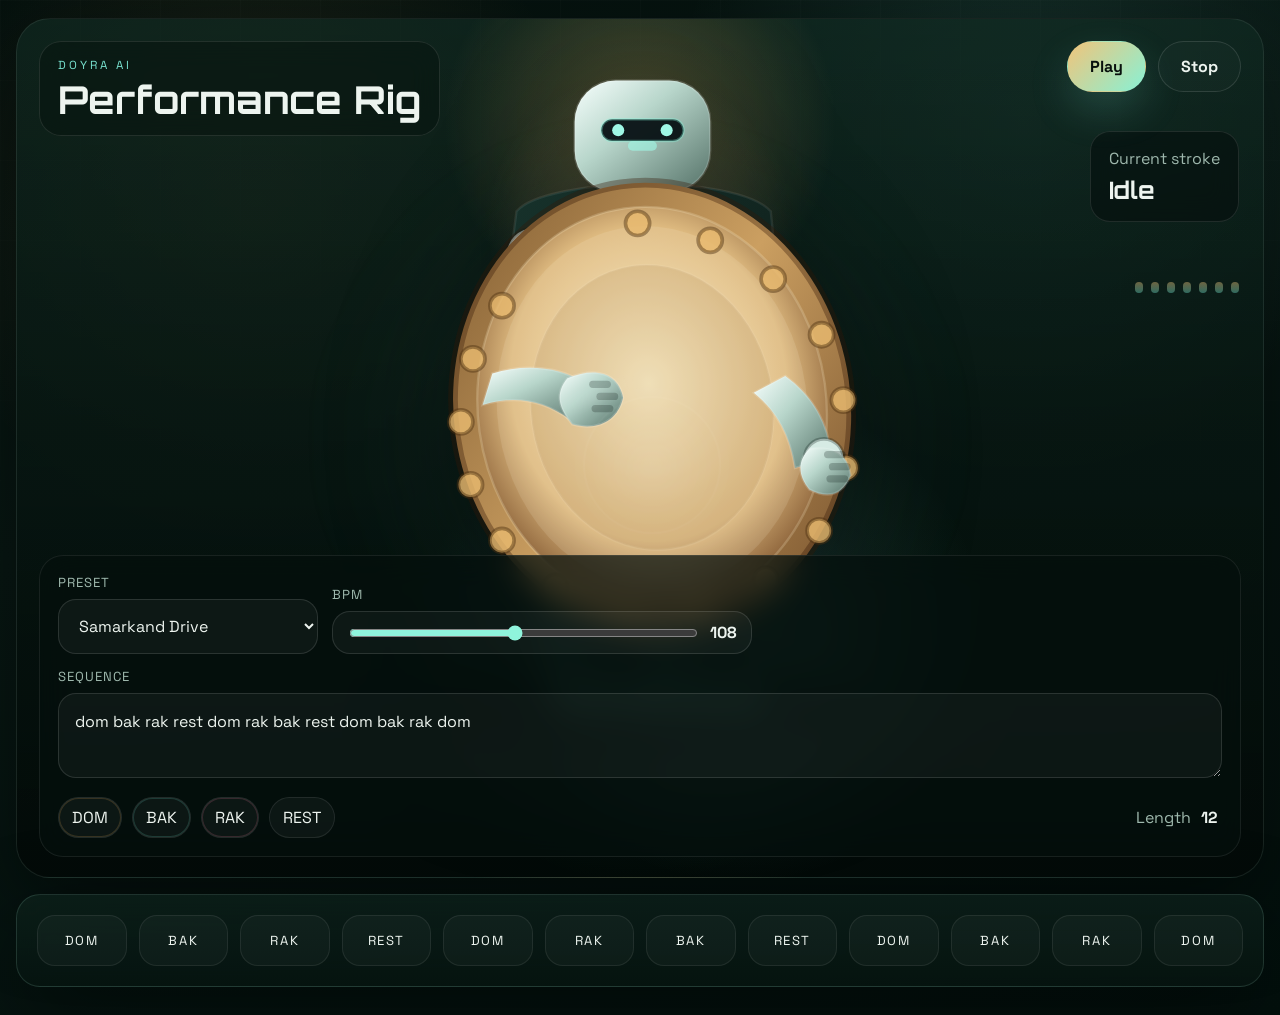
==== frontend/index.html @ 000f013d "building the front side" ====
<!DOCTYPE html>
<html lang="en">
<head>
    <meta charset="UTF-8">
    <meta name="viewport" content="width=device-width, initial-scale=1.0">
    <title>Doyra AI Performance Stage</title>
    <link rel="preconnect" href="https://fonts.googleapis.com">
    <link rel="preconnect" href="https://fonts.gstatic.com" crossorigin>
    <link href="https://fonts.googleapis.com/css2?family=Orbitron:wght@500;700;800&family=Space+Grotesk:wght@400;500;700&display=swap" rel="stylesheet">
    <link rel="stylesheet" href="./styles.css">
</head>
<body>
    <div class="page-shell">
        <header class="hero">
            <div id="stage" class="stage" aria-live="polite">
                <div class="stage-backdrop"></div>
                <div class="stage-aura"></div>
                <div class="stage-topbar">
                    <div class="stage-brand">
                        <p class="eyebrow">Doyra AI</p>
                        <h1>Performance Rig</h1>
                    </div>
                    <div class="stage-actions">
                        <button id="playButton" class="primary-button" type="button">Play</button>
                        <button id="stopButton" class="ghost-button" type="button">Stop</button>
                    </div>
                </div>
                <div class="robot-wrap">
                    <!-- Code-built robot performer with a doyra held in front of the upper body. -->
                    <svg
                        id="robotRig"
                        class="robot-svg"
                        viewBox="0 0 760 760"
                        role="img"
                        aria-label="Robot performer holding a doyra in front of the chest and stomach"
                    >
                        <defs>
                            <linearGradient id="metalShell" x1="0%" y1="0%" x2="100%" y2="100%">
                                <stop offset="0%" stop-color="#f7fffd"></stop>
                                <stop offset="40%" stop-color="#b8d6cb"></stop>
                                <stop offset="100%" stop-color="#547167"></stop>
                            </linearGradient>
                            <linearGradient id="metalDark" x1="0%" y1="0%" x2="100%" y2="100%">
                                <stop offset="0%" stop-color="#17332c"></stop>
                                <stop offset="100%" stop-color="#0b1714"></stop>
                            </linearGradient>
                            <linearGradient id="metalEdge" x1="0%" y1="0%" x2="100%" y2="0%">
                                <stop offset="0%" stop-color="#8ef0d8"></stop>
                                <stop offset="100%" stop-color="#f0c27b"></stop>
                            </linearGradient>
                            <radialGradient id="doyraSkin" cx="50%" cy="44%" r="58%">
                                <stop offset="0%" stop-color="#fff1c9"></stop>
                                <stop offset="68%" stop-color="#ddb97f"></stop>
                                <stop offset="100%" stop-color="#845a33"></stop>
                            </radialGradient>
                            <linearGradient id="doyraRim" x1="0%" y1="0%" x2="100%" y2="100%">
                                <stop offset="0%" stop-color="#7f5b31"></stop>
                                <stop offset="50%" stop-color="#cb9f61"></stop>
                                <stop offset="100%" stop-color="#6f4b28"></stop>
                            </linearGradient>
                        </defs>

                        <ellipse class="stage-floor" cx="382" cy="644" rx="186" ry="34"></ellipse>

                        <g id="robotFigure" class="robot-figure">
                            <g class="back-leg">
                                <rect x="300" y="510" width="72" height="132" rx="30" class="metal-dark"></rect>
                                <rect x="312" y="624" width="90" height="24" rx="12" class="metal-panel"></rect>
                            </g>
                            <g class="front-leg">
                                <rect x="388" y="506" width="78" height="138" rx="32" class="metal-dark"></rect>
                                <rect x="380" y="624" width="102" height="26" rx="13" class="metal-panel"></rect>
                            </g>

                            <g id="torsoCore" class="torso-core">
                                <path
                                    d="M278 234 C302 206, 458 202, 488 234 L510 448 C512 482, 482 508, 448 510 L312 510 C278 508, 248 482, 250 448 Z"
                                    class="metal-dark"
                                ></path>
                                <rect x="304" y="240" width="156" height="116" rx="42" class="metal-shell"></rect>
                                <rect x="320" y="366" width="124" height="112" rx="34" class="metal-panel"></rect>
                                <circle cx="342" cy="288" r="16" class="energy-core"></circle>
                                <circle cx="420" cy="288" r="16" class="energy-core"></circle>
                                <rect x="350" y="432" width="62" height="18" rx="9" class="accent-strip"></rect>
                            </g>

                            <g id="headUnit" class="head-unit">
                                <rect x="326" y="126" width="112" height="92" rx="34" class="metal-shell"></rect>
                                <rect x="350" y="214" width="64" height="22" rx="10" class="metal-panel"></rect>
                                <rect x="348" y="158" width="68" height="18" rx="9" class="visor"></rect>
                                <circle cx="362" cy="167" r="5" class="visor-glow"></circle>
                                <circle cx="402" cy="167" r="5" class="visor-glow"></circle>
                                <rect x="370" y="176" width="24" height="8" rx="4" class="visor-glow soft"></rect>
                            </g>

                            <g id="neckUnit">
                                <rect x="360" y="214" width="44" height="34" rx="14" class="metal-panel"></rect>
                            </g>

                            <g id="strikingUpperArm" class="arm-part striking-upper-arm">
                                <path d="M292 270 C274 286, 258 324, 254 356 L286 370 C294 338, 304 304, 324 282 Z" class="metal-shell"></path>
                                <circle cx="292" cy="270" r="22" class="joint-shell"></circle>
                                <circle cx="266" cy="356" r="18" class="joint-shell"></circle>
                            </g>

                            <g id="supportUpperArm" class="arm-part support-upper-arm">
                                <path d="M468 276 C494 292, 518 324, 522 358 L490 370 C482 340, 470 308, 448 286 Z" class="metal-shell"></path>
                                <circle cx="468" cy="276" r="22" class="joint-shell"></circle>
                                <circle cx="510" cy="360" r="18" class="joint-shell"></circle>
                            </g>

                            <g id="doyraGroup" class="doyra-group">
                                <ellipse cx="390" cy="396" rx="164" ry="186" transform="rotate(-8 390 396)" class="doyra-rim"></ellipse>
                                <ellipse cx="390" cy="396" rx="144" ry="166" transform="rotate(-8 390 396)" class="doyra-skin"></ellipse>
                                <ellipse cx="390" cy="396" rx="128" ry="150" transform="rotate(-8 390 396)" class="doyra-shine"></ellipse>
                                <ellipse cx="390" cy="396" rx="100" ry="118" transform="rotate(-8 390 396)" class="doyra-center"></ellipse>
                                <g class="doyra-jingles">
                                    <circle cx="266" cy="312" r="10"></circle>
                                    <circle cx="242" cy="356" r="10"></circle>
                                    <circle cx="232" cy="408" r="10"></circle>
                                    <circle cx="240" cy="460" r="10"></circle>
                                    <circle cx="266" cy="506" r="10"></circle>
                                    <circle cx="310" cy="544" r="10"></circle>
                                    <circle cx="368" cy="566" r="10"></circle>
                                    <circle cx="428" cy="562" r="10"></circle>
                                    <circle cx="484" cy="538" r="10"></circle>
                                    <circle cx="528" cy="498" r="10"></circle>
                                    <circle cx="550" cy="446" r="10"></circle>
                                    <circle cx="548" cy="390" r="10"></circle>
                                    <circle cx="530" cy="336" r="10"></circle>
                                    <circle cx="490" cy="290" r="10"></circle>
                                    <circle cx="438" cy="258" r="10"></circle>
                                    <circle cx="378" cy="244" r="10"></circle>
                                </g>
                            </g>

                            <g id="supportForearm" class="arm-part support-forearm">
                                <path d="M500 370 C522 386, 536 408, 538 438 L508 446 C504 420, 494 400, 474 384 Z" class="metal-shell"></path>
                                <circle cx="532" cy="438" r="16" class="joint-shell"></circle>
                            </g>
                            <g id="supportHand" class="arm-part support-hand">
                                <path d="M520 430 C542 428, 552 436, 554 452 C548 468, 536 472, 520 464 C510 452, 510 440, 520 430 Z" class="metal-shell"></path>
                                <rect x="532" y="432" width="18" height="6" rx="3" class="finger-line"></rect>
                                <rect x="536" y="442" width="18" height="6" rx="3" class="finger-line"></rect>
                                <rect x="534" y="452" width="18" height="6" rx="3" class="finger-line"></rect>
                            </g>

                            <g id="strikingForearm" class="arm-part striking-forearm">
                                <path d="M258 368 C284 360, 314 362, 334 376 L322 406 C300 390, 276 386, 250 394 Z" class="metal-shell"></path>
                                <circle cx="332" cy="388" r="16" class="joint-shell"></circle>
                            </g>
                            <g id="strikingHand" class="arm-part striking-hand">
                                <path d="M320 372 C344 362, 362 368, 366 388 C362 406, 346 416, 324 410 C312 396, 310 384, 320 372 Z" class="metal-shell"></path>
                                <rect x="338" y="374" width="18" height="6" rx="3" class="finger-line"></rect>
                                <rect x="344" y="384" width="18" height="6" rx="3" class="finger-line"></rect>
                                <rect x="340" y="394" width="18" height="6" rx="3" class="finger-line"></rect>
                            </g>
                        </g>
                    </svg>
                    <div id="drumPulse" class="drum-pulse"></div>
                    <div id="handTrail" class="hand-trail"></div>
                </div>
                <div class="stage-readout">
                    <span class="status-label">Current stroke</span>
                    <strong id="currentStroke">Idle</strong>
                </div>
                <div class="equalizer" aria-hidden="true">
                    <span></span>
                    <span></span>
                    <span></span>
                    <span></span>
                    <span></span>
                    <span></span>
                    <span></span>
                </div>
                <div class="stage-dock">
                    <div class="dock-main">
                        <label class="field compact-field">
                            <span>Preset</span>
                            <select id="presetSelect">
                                <option value="samarkand-drive">Samarkand Drive</option>
                                <option value="ceremonial-loop">Ceremonial Loop</option>
                                <option value="night-caravan">Night Caravan</option>
                                <option value="machine-zarb">Machine Zarb</option>
                            </select>
                        </label>

                        <label class="field compact-field">
                            <span>BPM</span>
                            <div class="range-row">
                                <input id="bpmSlider" type="range" min="70" max="150" value="108">
                                <strong id="bpmValue">108</strong>
                            </div>
                        </label>
                    </div>

                    <label class="field dock-sequence">
                        <span>Sequence</span>
                        <textarea id="sequenceInput" rows="2" spellcheck="false">dom bak rak rest dom rak bak rest dom bak rak dom</textarea>
                    </label>

                    <div class="dock-footer">
                        <div class="stroke-legend">
                            <button class="stroke-pill" data-token="dom" type="button">DOM</button>
                            <button class="stroke-pill" data-token="bak" type="button">BAK</button>
                            <button class="stroke-pill" data-token="rak" type="button">RAK</button>
                            <button class="stroke-pill" data-token="rest" type="button">REST</button>
                        </div>
                        <div class="metric-inline">
                            <span>Length</span>
                            <strong id="sequenceLength">0</strong>
                        </div>
                    </div>
                </div>
            </div>
        </header>

        <main class="layout">
            <section class="panel sequence-panel">
                <div id="sequenceGrid" class="sequence-grid"></div>
            </section>
        </main>
    </div>

    <script src="./app.js"></script>
</body>
</html>
---- frontend/styles.css ----
:root {
    --bg: #071310;
    --bg-soft: #10211c;
    --surface: rgba(9, 28, 23, 0.72);
    --surface-strong: rgba(8, 23, 19, 0.92);
    --line: rgba(160, 214, 197, 0.16);
    --text: #edf4ef;
    --muted: #9eb8ad;
    --accent: #eab761;
    --accent-cool: #79e3d0;
    --dom: #f3b15a;
    --bak: #6ae1ce;
    --rak: #f27c9b;
    --rest: #7e9188;
    --shadow: 0 30px 90px rgba(0, 0, 0, 0.45);
    --pulse-color: rgba(243, 177, 90, 0.78);
}

* {
    box-sizing: border-box;
}

html,
body {
    min-height: 100%;
}

body {
    margin: 0;
    font-family: "Space Grotesk", sans-serif;
    color: var(--text);
    background:
        radial-gradient(circle at 20% 20%, rgba(234, 183, 97, 0.12), transparent 26%),
        radial-gradient(circle at 80% 12%, rgba(121, 227, 208, 0.14), transparent 26%),
        linear-gradient(160deg, #04100d 0%, #081713 38%, #03100d 100%);
    overflow-x: hidden;
}

body::before {
    content: "";
    position: fixed;
    inset: 0;
    background-image:
        linear-gradient(rgba(255, 255, 255, 0.03) 1px, transparent 1px),
        linear-gradient(90deg, rgba(255, 255, 255, 0.03) 1px, transparent 1px);
    background-size: 80px 80px;
    mask-image: linear-gradient(to bottom, rgba(0, 0, 0, 0.48), transparent 85%);
    pointer-events: none;
}

.page-shell {
    width: min(1460px, calc(100% - 32px));
    margin: 0 auto;
    padding: 18px 0 28px;
}

.hero {
    display: block;
}

.panel {
    border: 1px solid var(--line);
    border-radius: 24px;
    background: linear-gradient(180deg, rgba(13, 33, 27, 0.78), rgba(6, 20, 16, 0.88));
    box-shadow: var(--shadow);
    backdrop-filter: blur(16px);
}

.eyebrow {
    margin: 0 0 12px;
    text-transform: uppercase;
    letter-spacing: 0.26em;
    font-size: 0.73rem;
    color: var(--accent-cool);
}

h1,
h2 {
    margin: 0;
    font-family: "Orbitron", sans-serif;
    line-height: 1.02;
}

h1 {
    font-size: clamp(3rem, 5.6vw, 5.2rem);
    max-width: 10ch;
}

h2 {
    font-size: clamp(1.35rem, 2vw, 1.8rem);
}

.field span,
.metric-inline span,
.status-label {
    color: var(--muted);
}

button,
select,
textarea,
input {
    font: inherit;
}

.primary-button,
.ghost-button,
.stroke-pill {
    border-radius: 999px;
    border: 1px solid transparent;
    cursor: pointer;
    transition: transform 180ms ease, border-color 180ms ease, background 180ms ease, box-shadow 180ms ease;
}

.primary-button,
.ghost-button {
    padding: 14px 22px;
    font-weight: 700;
}

.primary-button {
    color: #08100d;
    background: linear-gradient(135deg, #f1c47a, #88f1d5);
    box-shadow: 0 18px 40px rgba(121, 227, 208, 0.18);
}

.ghost-button {
    color: var(--text);
    background: rgba(255, 255, 255, 0.02);
    border-color: rgba(255, 255, 255, 0.12);
}

.primary-button:hover,
.ghost-button:hover,
.stroke-pill:hover,
select:hover,
textarea:hover,
input[type="range"]:hover {
    transform: translateY(-1px);
}

.stage {
    position: relative;
    min-height: 860px;
    border: 1px solid rgba(255, 255, 255, 0.08);
    border-radius: 34px;
    overflow: hidden;
    background:
        radial-gradient(circle at 50% 12%, rgba(234, 183, 97, 0.3), transparent 20%),
        radial-gradient(circle at 50% 74%, rgba(121, 227, 208, 0.12), transparent 26%),
        linear-gradient(180deg, rgba(16, 41, 33, 0.7), rgba(4, 17, 13, 0.96));
    box-shadow: var(--shadow);
}

.stage-backdrop,
.stage-aura,
.robot-wrap,
.stage-topbar,
.stage-readout,
.stage-dock,
.equalizer {
    position: absolute;
}

.stage-backdrop {
    inset: 0;
    background:
        radial-gradient(circle at 50% 24%, rgba(255, 223, 171, 0.18), transparent 17%),
        radial-gradient(circle at 58% 72%, rgba(121, 227, 208, 0.15), transparent 26%),
        linear-gradient(180deg, transparent 0%, rgba(0, 0, 0, 0.36) 100%);
}

.stage-aura {
    inset: 16% 18% 18%;
    border-radius: 50%;
    background: radial-gradient(circle, rgba(121, 227, 208, 0.12), transparent 60%);
    filter: blur(48px);
    animation: aura-breathe 6s ease-in-out infinite;
}

.stage-topbar {
    top: 22px;
    left: 22px;
    right: 22px;
    z-index: 3;
    display: flex;
    align-items: flex-start;
    justify-content: space-between;
    gap: 16px;
}

.stage-brand {
    padding: 16px 18px;
    border: 1px solid rgba(255, 255, 255, 0.1);
    border-radius: 22px;
    background: rgba(5, 16, 13, 0.44);
    backdrop-filter: blur(14px);
}

.stage-brand .eyebrow {
    margin-bottom: 8px;
}

.stage-brand h1 {
    font-size: clamp(1.6rem, 3vw, 2.5rem);
    max-width: none;
}

.stage-actions {
    display: flex;
    gap: 12px;
}

.robot-wrap {
    inset: 0;
    display: flex;
    align-items: center;
    justify-content: center;
    padding: 90px 32px 210px;
    animation: robot-float 6.4s ease-in-out infinite;
}

.robot-svg {
    width: min(100%, 920px);
    height: auto;
    filter: drop-shadow(0 28px 60px rgba(0, 0, 0, 0.48));
    transition: transform 120ms ease, filter 180ms ease;
    user-select: none;
    -webkit-user-drag: none;
}

.robot-figure,
.arm-part,
.head-unit,
.torso-core,
.doyra-group {
    transform-box: fill-box;
    transition: transform 140ms ease, filter 180ms ease, opacity 180ms ease;
}

.robot-figure {
    transform-origin: 50% 55%;
}

.head-unit {
    transform-origin: 382px 176px;
}

.torso-core {
    transform-origin: 380px 370px;
}

.striking-upper-arm {
    transform-origin: 292px 270px;
}

.striking-forearm {
    transform-origin: 266px 356px;
}

.striking-hand {
    transform-origin: 338px 388px;
}

.support-upper-arm {
    transform-origin: 468px 276px;
}

.support-forearm {
    transform-origin: 510px 360px;
}

.support-hand {
    transform-origin: 532px 446px;
}

.doyra-group {
    transform-origin: 390px 396px;
}

.stage-floor {
    fill: rgba(0, 0, 0, 0.28);
    filter: blur(10px);
}

.metal-shell {
    fill: url(#metalShell);
    stroke: rgba(255, 255, 255, 0.16);
    stroke-width: 2;
}

.metal-dark {
    fill: url(#metalDark);
    stroke: rgba(255, 255, 255, 0.08);
    stroke-width: 2;
}

.metal-panel {
    fill: rgba(23, 48, 41, 0.96);
    stroke: rgba(150, 224, 203, 0.16);
    stroke-width: 2;
}

.joint-shell {
    fill: #d6ebe4;
    stroke: rgba(13, 25, 22, 0.28);
    stroke-width: 3;
}

.visor {
    fill: rgba(10, 19, 22, 0.96);
    stroke: rgba(129, 246, 219, 0.34);
    stroke-width: 2;
}

.visor-glow {
    fill: #9ff7e5;
}

.visor-glow.soft {
    opacity: 0.64;
}

.energy-core {
    fill: #8cf2db;
    filter: drop-shadow(0 0 18px rgba(140, 242, 219, 0.55));
}

.accent-strip {
    fill: url(#metalEdge);
}

.doyra-rim {
    fill: url(#doyraRim);
    stroke: rgba(53, 25, 6, 0.35);
    stroke-width: 8;
}

.doyra-skin {
    fill: url(#doyraSkin);
    stroke: rgba(255, 243, 210, 0.2);
    stroke-width: 2;
}

.doyra-shine {
    fill: rgba(255, 246, 223, 0.12);
}

.doyra-center {
    fill: rgba(126, 84, 34, 0.12);
    stroke: rgba(255, 255, 255, 0.06);
    stroke-width: 2;
}

.doyra-jingles circle {
    fill: rgba(232, 185, 111, 0.82);
    stroke: rgba(78, 51, 18, 0.46);
    stroke-width: 3;
}

.finger-line {
    fill: rgba(12, 26, 22, 0.24);
}

.drum-pulse {
    position: absolute;
    width: 150px;
    aspect-ratio: 1;
    left: 51%;
    top: 52%;
    border-radius: 50%;
    border: 2px solid rgba(255, 255, 255, 0.2);
    background:
        radial-gradient(circle, rgba(255, 255, 255, 0.2), transparent 45%),
        radial-gradient(circle, var(--pulse-color), transparent 68%);
    opacity: 0.18;
    mix-blend-mode: screen;
    box-shadow:
        0 0 0 0 rgba(255, 255, 255, 0.14),
        0 0 48px rgba(255, 255, 255, 0.08);
    transform: translate(-50%, -50%) scale(0.92);
}

.hand-trail {
    position: absolute;
    width: 140px;
    height: 16px;
    left: 40.5%;
    top: 43%;
    border-radius: 999px;
    background: linear-gradient(90deg, transparent, rgba(255, 255, 255, 0.7), transparent);
    opacity: 0;
    filter: blur(4px);
    transform: rotate(-22deg) scaleX(0.72);
}

.stage-readout {
    top: 112px;
    right: 24px;
    padding: 16px 18px;
    border: 1px solid rgba(255, 255, 255, 0.1);
    border-radius: 20px;
    background: rgba(5, 16, 13, 0.62);
    backdrop-filter: blur(14px);
}

.stage-readout strong {
    display: block;
    margin-top: 6px;
    font-size: 1.5rem;
    font-family: "Orbitron", sans-serif;
}

.equalizer {
    right: 24px;
    top: 220px;
    display: flex;
    align-items: end;
    gap: 8px;
    height: 54px;
}

.equalizer span {
    width: 8px;
    border-radius: 999px;
    background: linear-gradient(180deg, rgba(241, 196, 122, 0.95), rgba(106, 225, 206, 0.9));
    height: 20%;
    opacity: 0.45;
    transform-origin: bottom;
}

.layout {
    display: block;
    margin-top: 16px;
}

.panel {
    padding: 20px;
}

.field {
    display: block;
}

.field span {
    display: block;
    margin-bottom: 10px;
    font-size: 0.82rem;
    letter-spacing: 0.08em;
    text-transform: uppercase;
}

select,
textarea {
    width: 100%;
    color: var(--text);
    border: 1px solid rgba(255, 255, 255, 0.12);
    border-radius: 18px;
    background: rgba(255, 255, 255, 0.04);
    padding: 15px 16px;
    outline: none;
}

textarea {
    min-height: 72px;
    resize: vertical;
    line-height: 1.65;
}

.range-row {
    display: grid;
    grid-template-columns: 1fr auto;
    gap: 14px;
    align-items: center;
    padding: 10px 14px;
    border: 1px solid rgba(255, 255, 255, 0.12);
    border-radius: 18px;
    background: rgba(255, 255, 255, 0.04);
}

input[type="range"] {
    width: 100%;
    accent-color: #8ff4dc;
}

.stage-dock {
    left: 22px;
    right: 22px;
    bottom: 20px;
    z-index: 3;
    padding: 18px;
    border: 1px solid rgba(255, 255, 255, 0.08);
    border-radius: 24px;
    background: rgba(5, 16, 13, 0.72);
    backdrop-filter: blur(16px);
}

.dock-main {
    display: grid;
    grid-template-columns: 260px minmax(280px, 420px);
    gap: 14px;
    align-items: end;
}

.compact-field span,
.dock-sequence span {
    margin-bottom: 8px;
}

.dock-sequence {
    margin-top: 14px;
}

.dock-footer {
    display: flex;
    align-items: center;
    justify-content: space-between;
    gap: 12px;
    margin-top: 14px;
}

.stroke-legend {
    display: flex;
    flex-wrap: wrap;
    gap: 10px;
}

.stroke-pill {
    padding: 9px 13px;
    color: var(--text);
    background: rgba(255, 255, 255, 0.04);
    border-color: rgba(255, 255, 255, 0.09);
}

.stroke-pill[data-token="dom"] {
    box-shadow: inset 0 0 0 1px rgba(243, 177, 90, 0.18);
}

.stroke-pill[data-token="bak"] {
    box-shadow: inset 0 0 0 1px rgba(106, 225, 206, 0.18);
}

.stroke-pill[data-token="rak"] {
    box-shadow: inset 0 0 0 1px rgba(242, 124, 155, 0.18);
}

.sequence-grid {
    display: grid;
    grid-template-columns: repeat(auto-fit, minmax(88px, 1fr));
    gap: 12px;
}

.sequence-step {
    padding: 16px 12px;
    border-radius: 18px;
    border: 1px solid rgba(255, 255, 255, 0.08);
    background: rgba(255, 255, 255, 0.03);
    text-align: center;
    text-transform: uppercase;
    letter-spacing: 0.12em;
    font-size: 0.82rem;
    transition: transform 180ms ease, border-color 180ms ease, background 180ms ease, box-shadow 180ms ease;
}

.sequence-step.is-active {
    transform: translateY(-3px) scale(1.02);
    border-color: rgba(255, 255, 255, 0.24);
    box-shadow: 0 18px 32px rgba(0, 0, 0, 0.24);
}

.sequence-step.stroke-dom.is-active {
    background: rgba(243, 177, 90, 0.16);
}

.sequence-step.stroke-bak.is-active {
    background: rgba(106, 225, 206, 0.16);
}

.sequence-step.stroke-rak.is-active {
    background: rgba(242, 124, 155, 0.16);
}

.sequence-step.stroke-rest.is-active {
    background: rgba(126, 145, 136, 0.16);
}

.metric-inline {
    display: flex;
    align-items: baseline;
    gap: 10px;
    padding: 0 4px;
    white-space: nowrap;
}

.stage.is-playing .equalizer span {
    animation: equalize 900ms ease-in-out infinite;
}

.stage.is-playing .robot-svg {
    filter: drop-shadow(0 30px 70px rgba(0, 0, 0, 0.54)) saturate(1.06);
}

.stage.is-playing .torso-core {
    animation: torso-breathe 1600ms ease-in-out infinite;
}

.stage.is-playing .head-unit {
    animation: head-listen 1200ms ease-in-out infinite;
}

.stage.is-hit .drum-pulse {
    opacity: 0.88;
    animation: strike 440ms ease-out;
}

.stage.is-hit .hand-trail {
    opacity: 0.88;
    animation: trail 260ms ease-out;
}

.stage.is-hit .robot-figure {
    transform: translateY(4px) rotate(0.7deg) scale(1.01);
}

.stage.is-hit .doyra-group {
    filter: drop-shadow(0 0 22px rgba(255, 223, 171, 0.12));
}

.stage[data-stroke="dom"] .drum-pulse {
    --pulse-color: rgba(243, 177, 90, 0.82);
}

.stage[data-stroke="bak"] .drum-pulse {
    --pulse-color: rgba(106, 225, 206, 0.82);
}

.stage[data-stroke="rak"] .drum-pulse {
    --pulse-color: rgba(242, 124, 155, 0.82);
}

.stage[data-stroke="rest"] .drum-pulse {
    --pulse-color: rgba(126, 145, 136, 0.52);
}

.stage[data-stroke="rest"] .hand-trail {
    opacity: 0.12;
}

.stage[data-stroke="dom"].is-hit .striking-upper-arm {
    transform: rotate(8deg) translate(10px, 10px);
}

.stage[data-stroke="dom"].is-hit .striking-forearm {
    transform: rotate(18deg) translate(12px, 16px);
}

.stage[data-stroke="dom"].is-hit .striking-hand {
    transform: rotate(24deg) translate(12px, 14px);
}

.stage[data-stroke="bak"].is-hit .striking-upper-arm {
    transform: rotate(2deg) translate(6px, 8px);
}

.stage[data-stroke="bak"].is-hit .striking-forearm {
    transform: rotate(26deg) translate(16px, 8px);
}

.stage[data-stroke="bak"].is-hit .striking-hand {
    transform: rotate(32deg) translate(14px, 6px);
}

.stage[data-stroke="rak"].is-hit .striking-upper-arm {
    transform: rotate(-4deg) translate(4px, 2px);
}

.stage[data-stroke="rak"].is-hit .striking-forearm {
    transform: rotate(-18deg) translate(-4px, -10px);
}

.stage[data-stroke="rak"].is-hit .striking-hand {
    transform: rotate(-24deg) translate(-6px, -12px);
}

.stage[data-stroke="rest"].is-hit .striking-upper-arm,
.stage[data-stroke="rest"].is-hit .striking-forearm,
.stage[data-stroke="rest"].is-hit .striking-hand {
    transform: none;
}

.stage[data-stroke="dom"].is-hit .support-upper-arm,
.stage[data-stroke="bak"].is-hit .support-upper-arm,
.stage[data-stroke="rak"].is-hit .support-upper-arm {
    transform: rotate(-3deg) translate(-4px, 4px);
}

.stage[data-stroke="dom"].is-hit .support-forearm,
.stage[data-stroke="bak"].is-hit .support-forearm,
.stage[data-stroke="rak"].is-hit .support-forearm {
    transform: rotate(5deg) translate(-2px, 5px);
}

.stage[data-stroke="dom"].is-hit .support-hand,
.stage[data-stroke="bak"].is-hit .support-hand,
.stage[data-stroke="rak"].is-hit .support-hand {
    transform: rotate(6deg) translate(-2px, 3px);
}

.stage[data-stroke="dom"].is-hit .head-unit {
    transform: rotate(1.4deg) translateY(4px);
}

.stage[data-stroke="bak"].is-hit .head-unit {
    transform: rotate(-1.2deg) translateY(2px);
}

.stage[data-stroke="rak"].is-hit .head-unit {
    transform: rotate(-2.2deg) translate(-2px, -2px);
}

.equalizer span:nth-child(2) { animation-delay: 90ms; }
.equalizer span:nth-child(3) { animation-delay: 180ms; }
.equalizer span:nth-child(4) { animation-delay: 270ms; }
.equalizer span:nth-child(5) { animation-delay: 360ms; }
.equalizer span:nth-child(6) { animation-delay: 450ms; }
.equalizer span:nth-child(7) { animation-delay: 540ms; }

@keyframes aura-breathe {
    0%, 100% { transform: scale(0.98); opacity: 0.64; }
    50% { transform: scale(1.06); opacity: 0.92; }
}

@keyframes robot-float {
    0%, 100% { transform: translateY(0); }
    50% { transform: translateY(-8px); }
}

@keyframes torso-breathe {
    0%, 100% { transform: translateY(0) scale(1); }
    50% { transform: translateY(-3px) scale(1.01); }
}

@keyframes head-listen {
    0%, 100% { transform: rotate(0deg); }
    50% { transform: rotate(-1.6deg) translateY(-1px); }
}

@keyframes strike {
    0% { transform: translate(-50%, -50%) scale(0.72); box-shadow: 0 0 0 0 rgba(255, 255, 255, 0.32); }
    60% { transform: translate(-50%, -50%) scale(1.12); box-shadow: 0 0 0 26px rgba(255, 255, 255, 0.06); }
    100% { transform: translate(-50%, -50%) scale(1.28); box-shadow: 0 0 0 38px rgba(255, 255, 255, 0); }
}

@keyframes trail {
    0% { opacity: 0; transform: rotate(-25deg) translateX(-12px) scaleX(0.56); }
    50% { opacity: 0.88; }
    100% { opacity: 0; transform: rotate(-11deg) translateX(18px) scaleX(1.08); }
}

@keyframes equalize {
    0%, 100% { transform: scaleY(0.4); opacity: 0.35; }
    50% { transform: scaleY(1.16); opacity: 0.92; }
}

@media (max-width: 1080px) {
    .stage {
        min-height: 780px;
    }

    .robot-svg {
        width: min(100%, 800px);
    }

    .dock-main {
        grid-template-columns: 1fr 1fr;
    }
}

@media (max-width: 720px) {
    .page-shell {
        width: min(100% - 24px, 1320px);
        padding-top: 12px;
    }

    h1 {
        font-size: clamp(1.5rem, 9vw, 2.2rem);
    }

    .stage {
        min-height: 760px;
    }

    .stage-topbar {
        flex-direction: column;
        align-items: stretch;
    }

    .stage-actions {
        width: 100%;
    }

    .stage-actions .primary-button,
    .stage-actions .ghost-button {
        flex: 1;
    }

    .robot-wrap {
        padding: 120px 14px 250px;
    }

    .robot-svg {
        width: min(100%, 760px);
    }

    .drum-pulse {
        width: 96px;
        left: 52%;
        top: 53%;
    }

    .hand-trail {
        width: 92px;
        left: 40%;
        top: 44%;
    }

    .stage-readout {
        top: auto;
        right: 20px;
        bottom: 182px;
    }

    .equalizer {
        top: auto;
        right: 22px;
        bottom: 270px;
    }

    .stage-dock {
        left: 14px;
        right: 14px;
        bottom: 14px;
        padding: 14px;
    }

    .dock-main {
        grid-template-columns: 1fr;
    }

    .dock-footer {
        flex-direction: column;
        align-items: flex-start;
    }
}
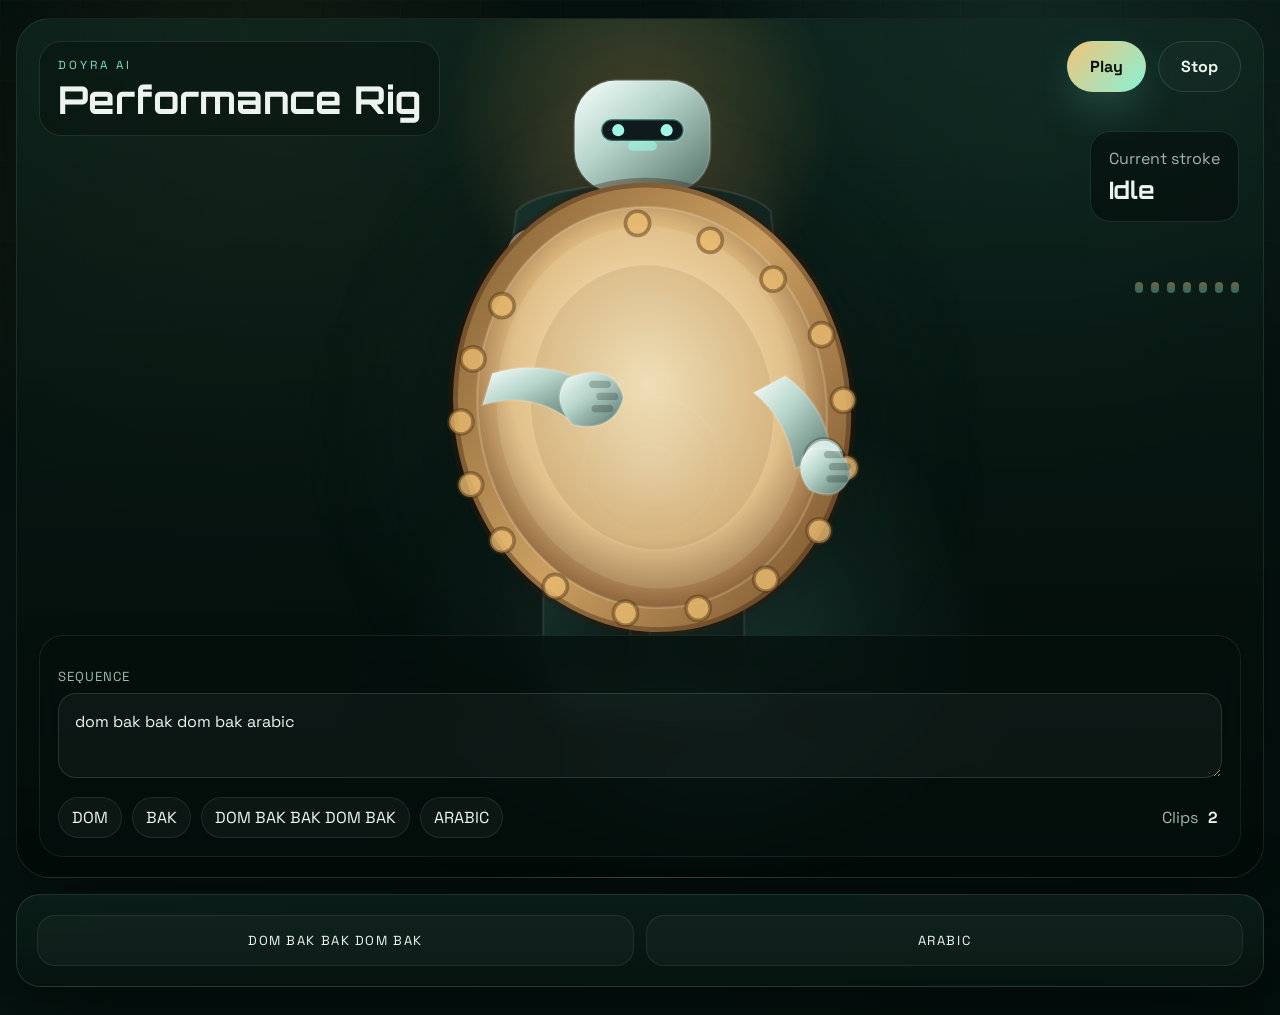
==== commit ad08ab6c: "added first doyra notes" ====
--- a/frontend/index.html
+++ b/frontend/index.html
@@ -174,40 +174,15 @@
                     <span></span>
                 </div>
                 <div class="stage-dock">
-                    <div class="dock-main">
-                        <label class="field compact-field">
-                            <span>Preset</span>
-                            <select id="presetSelect">
-                                <option value="samarkand-drive">Samarkand Drive</option>
-                                <option value="ceremonial-loop">Ceremonial Loop</option>
-                                <option value="night-caravan">Night Caravan</option>
-                                <option value="machine-zarb">Machine Zarb</option>
-                            </select>
-                        </label>
-
-                        <label class="field compact-field">
-                            <span>BPM</span>
-                            <div class="range-row">
-                                <input id="bpmSlider" type="range" min="70" max="150" value="108">
-                                <strong id="bpmValue">108</strong>
-                            </div>
-                        </label>
-                    </div>
-
                     <label class="field dock-sequence">
                         <span>Sequence</span>
-                        <textarea id="sequenceInput" rows="2" spellcheck="false">dom bak rak rest dom rak bak rest dom bak rak dom</textarea>
+                        <textarea id="sequenceInput" rows="2" spellcheck="false">dom bak bak dom bak arabic</textarea>
                     </label>
 
                     <div class="dock-footer">
-                        <div class="stroke-legend">
-                            <button class="stroke-pill" data-token="dom" type="button">DOM</button>
-                            <button class="stroke-pill" data-token="bak" type="button">BAK</button>
-                            <button class="stroke-pill" data-token="rak" type="button">RAK</button>
-                            <button class="stroke-pill" data-token="rest" type="button">REST</button>
-                        </div>
+                        <div id="sampleButtons" class="stroke-legend"></div>
                         <div class="metric-inline">
-                            <span>Length</span>
+                            <span>Clips</span>
                             <strong id="sequenceLength">0</strong>
                         </div>
                     </div>
--- a/frontend/styles.css
+++ b/frontend/styles.css
@@ -634,7 +634,8 @@
     --pulse-color: rgba(106, 225, 206, 0.82);
 }
 
-.stage[data-stroke="rak"] .drum-pulse {
+.stage[data-stroke="arabic"] .drum-pulse,
+.stage[data-stroke="phrase"] .drum-pulse {
     --pulse-color: rgba(242, 124, 155, 0.82);
 }
 
@@ -670,15 +671,18 @@
     transform: rotate(32deg) translate(14px, 6px);
 }
 
-.stage[data-stroke="rak"].is-hit .striking-upper-arm {
+.stage[data-stroke="arabic"].is-hit .striking-upper-arm,
+.stage[data-stroke="phrase"].is-hit .striking-upper-arm {
     transform: rotate(-4deg) translate(4px, 2px);
 }
 
-.stage[data-stroke="rak"].is-hit .striking-forearm {
+.stage[data-stroke="arabic"].is-hit .striking-forearm,
+.stage[data-stroke="phrase"].is-hit .striking-forearm {
     transform: rotate(-18deg) translate(-4px, -10px);
 }
 
-.stage[data-stroke="rak"].is-hit .striking-hand {
+.stage[data-stroke="arabic"].is-hit .striking-hand,
+.stage[data-stroke="phrase"].is-hit .striking-hand {
     transform: rotate(-24deg) translate(-6px, -12px);
 }
 
@@ -690,19 +694,22 @@
 
 .stage[data-stroke="dom"].is-hit .support-upper-arm,
 .stage[data-stroke="bak"].is-hit .support-upper-arm,
-.stage[data-stroke="rak"].is-hit .support-upper-arm {
+.stage[data-stroke="arabic"].is-hit .support-upper-arm,
+.stage[data-stroke="phrase"].is-hit .support-upper-arm {
     transform: rotate(-3deg) translate(-4px, 4px);
 }
 
 .stage[data-stroke="dom"].is-hit .support-forearm,
 .stage[data-stroke="bak"].is-hit .support-forearm,
-.stage[data-stroke="rak"].is-hit .support-forearm {
+.stage[data-stroke="arabic"].is-hit .support-forearm,
+.stage[data-stroke="phrase"].is-hit .support-forearm {
     transform: rotate(5deg) translate(-2px, 5px);
 }
 
 .stage[data-stroke="dom"].is-hit .support-hand,
 .stage[data-stroke="bak"].is-hit .support-hand,
-.stage[data-stroke="rak"].is-hit .support-hand {
+.stage[data-stroke="arabic"].is-hit .support-hand,
+.stage[data-stroke="phrase"].is-hit .support-hand {
     transform: rotate(6deg) translate(-2px, 3px);
 }
 
@@ -714,7 +721,8 @@
     transform: rotate(-1.2deg) translateY(2px);
 }
 
-.stage[data-stroke="rak"].is-hit .head-unit {
+.stage[data-stroke="arabic"].is-hit .head-unit,
+.stage[data-stroke="phrase"].is-hit .head-unit {
     transform: rotate(-2.2deg) translate(-2px, -2px);
 }
 
